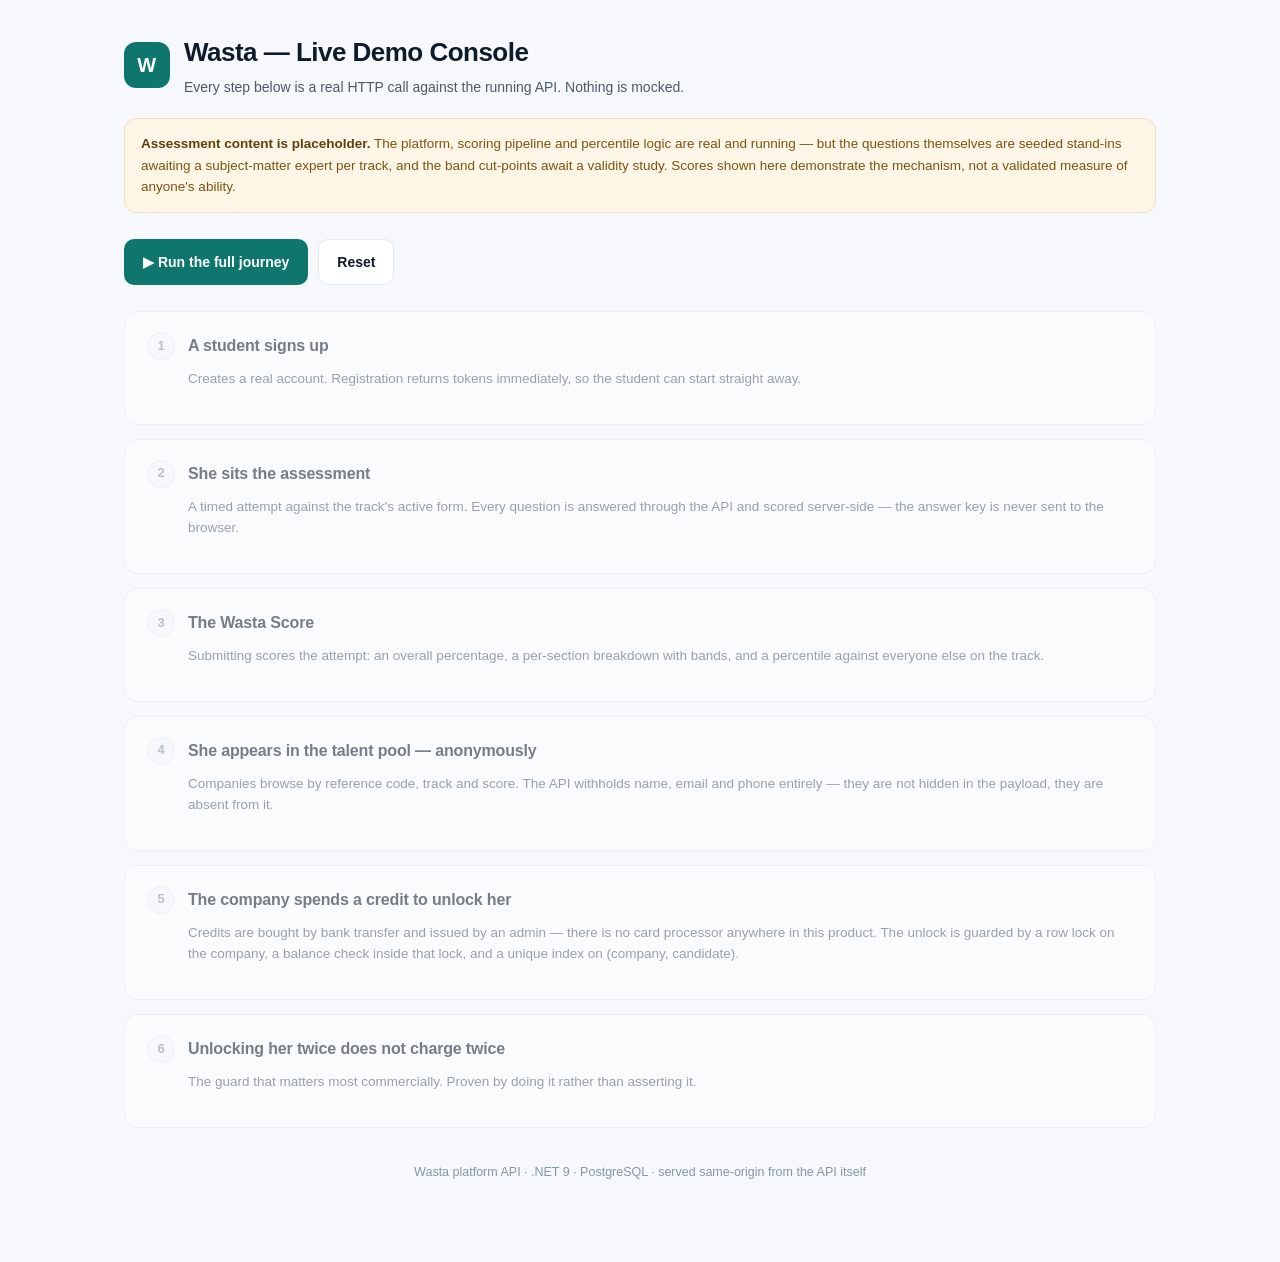
==== src/Wasta.WebApi/wwwroot/index.html @ 548e4f6d "Gate sign-in on a confirmed email, add ClamAV and SES, and a demo console Three service slots were f" ====
<!doctype html>
<html lang="en">
<head>
<meta charset="utf-8" />
<meta name="viewport" content="width=device-width, initial-scale=1" />
<title>Wasta — Live Demo Console</title>
<style>
  :root{
    --ink:#0d1b2a; --ink-soft:#4a5b6e; --ink-faint:#8496a8;
    --line:#e3e9f0; --bg:#f6f8fb; --card:#ffffff;
    --accent:#0f766e; --accent-soft:#e6f4f1; --accent-deep:#0b544e;
    --gold:#b7791f; --gold-soft:#fdf6e7;
    --danger:#b3261e; --danger-soft:#fdeceb;
    --radius:14px;
    --mono:ui-monospace,SFMono-Regular,"SF Mono",Menlo,Consolas,monospace;
  }
  *{box-sizing:border-box}
  body{
    margin:0; background:var(--bg); color:var(--ink);
    font:15px/1.6 -apple-system,BlinkMacSystemFont,"Segoe UI",Inter,Roboto,sans-serif;
    -webkit-font-smoothing:antialiased;
  }
  .wrap{max-width:1080px;margin:0 auto;padding:32px 24px 80px}

  header.top{display:flex;align-items:flex-start;justify-content:space-between;gap:24px;flex-wrap:wrap;margin-bottom:8px}
  .brand{display:flex;align-items:center;gap:14px}
  .mark{
    width:46px;height:46px;border-radius:12px;background:var(--accent);color:#fff;
    display:grid;place-items:center;font-weight:700;font-size:20px;letter-spacing:.5px;
  }
  h1{font-size:26px;margin:0;letter-spacing:-.02em}
  .sub{color:var(--ink-soft);font-size:14px;margin-top:2px}

  .banner{
    margin:20px 0 26px;padding:14px 16px;border-radius:12px;
    background:var(--gold-soft);border:1px solid #f0e0bd;color:#7a5410;font-size:13.5px;
  }
  .banner b{color:#5c3f0c}

  .controls{display:flex;gap:10px;flex-wrap:wrap;margin-bottom:26px}
  button{
    font:inherit;font-weight:600;font-size:14px;cursor:pointer;
    border-radius:10px;padding:11px 18px;border:1px solid transparent;transition:.15s;
  }
  .primary{background:var(--accent);color:#fff}
  .primary:hover:not(:disabled){background:var(--accent-deep)}
  .ghost{background:var(--card);color:var(--ink);border-color:var(--line)}
  .ghost:hover:not(:disabled){border-color:var(--ink-faint)}
  button:disabled{opacity:.45;cursor:not-allowed}

  .step{
    background:var(--card);border:1px solid var(--line);border-radius:var(--radius);
    padding:20px 22px;margin-bottom:14px;opacity:.55;transition:.25s;
  }
  .step.active{opacity:1;border-color:var(--accent);box-shadow:0 6px 22px rgba(15,118,110,.09)}
  .step.done{opacity:1}
  .step-head{display:flex;align-items:center;gap:13px}
  .num{
    width:28px;height:28px;border-radius:50%;background:var(--bg);border:1px solid var(--line);
    display:grid;place-items:center;font-size:13px;font-weight:700;color:var(--ink-faint);flex:none;
  }
  .step.active .num{background:var(--accent);color:#fff;border-color:var(--accent)}
  .step.done .num{background:var(--accent-soft);color:var(--accent-deep);border-color:#bfe0dc}
  .step h3{margin:0;font-size:16px;font-weight:650;letter-spacing:-.01em}
  .step p.why{margin:8px 0 0 41px;color:var(--ink-soft);font-size:13.5px}
  .out{margin:14px 0 0 41px}

  .kv{display:flex;flex-wrap:wrap;gap:8px;margin-top:10px}
  .chip{
    background:var(--bg);border:1px solid var(--line);border-radius:8px;
    padding:6px 11px;font-size:12.5px;color:var(--ink-soft);
  }
  .chip b{color:var(--ink);font-weight:650}

  details.raw{margin-top:12px}
  details.raw summary{
    cursor:pointer;font-size:12px;color:var(--ink-faint);
    font-family:var(--mono);user-select:none;
  }
  details.raw summary:hover{color:var(--accent)}
  pre{
    background:#0d1b2a;color:#c8d6e5;border-radius:10px;padding:14px;overflow-x:auto;
    font-family:var(--mono);font-size:11.5px;line-height:1.55;margin:10px 0 0;
  }
  .verb{color:#7ee0d3;font-weight:700}

  /* Score card */
  .score{
    display:grid;grid-template-columns:auto 1fr;gap:28px;align-items:center;
    background:linear-gradient(135deg,#0f766e,#0b544e);color:#fff;
    border-radius:14px;padding:24px 26px;margin-top:12px;
  }
  .big{font-size:52px;font-weight:750;line-height:1;letter-spacing:-.03em}
  .big span{font-size:22px;opacity:.75;font-weight:600}
  .pct-label{font-size:12.5px;text-transform:uppercase;letter-spacing:.09em;opacity:.8;margin-top:8px}
  .bars{display:grid;gap:9px;min-width:0}
  .bar-row{display:grid;grid-template-columns:132px 1fr 74px;gap:12px;align-items:center;font-size:12.5px}
  .bar{height:7px;border-radius:99px;background:rgba(255,255,255,.22);overflow:hidden}
  .bar i{display:block;height:100%;background:#fff;border-radius:99px}
  .band{font-size:11px;text-align:right;opacity:.9}

  /* Talent pool */
  .pool{display:grid;grid-template-columns:repeat(auto-fill,minmax(196px,1fr));gap:10px;margin-top:12px}
  .cand{border:1px solid var(--line);border-radius:11px;padding:13px 14px;background:var(--bg)}
  .cand .ref{font-family:var(--mono);font-size:14px;font-weight:700;color:var(--accent-deep)}
  .cand .meta{font-size:12px;color:var(--ink-soft);margin-top:5px}
  .cand.revealed{background:var(--accent-soft);border-color:#bfe0dc}
  .cand .name{font-size:14px;font-weight:650;margin-top:6px}

  .note{
    margin-top:12px;padding:11px 14px;border-radius:10px;font-size:13px;
    background:var(--accent-soft);border:1px solid #bfe0dc;color:var(--accent-deep);
  }
  .note.warn{background:var(--danger-soft);border-color:#f3c9c6;color:var(--danger)}
  .err{color:var(--danger);font-size:13px;margin-top:8px}
  footer{margin-top:34px;color:var(--ink-faint);font-size:12.5px;text-align:center}
  @media(max-width:640px){
    .score{grid-template-columns:1fr;gap:18px}
    .bar-row{grid-template-columns:96px 1fr 62px}
    .step p.why,.out{margin-left:0}
  }
</style>
</head>
<body>
<div class="wrap">

  <header class="top">
    <div class="brand">
      <div class="mark">W</div>
      <div>
        <h1>Wasta — Live Demo Console</h1>
        <div class="sub">Every step below is a real HTTP call against the running API. Nothing is mocked.</div>
      </div>
    </div>
  </header>

  <div class="banner">
    <b>Assessment content is placeholder.</b> The platform, scoring pipeline and percentile logic are
    real and running — but the questions themselves are seeded stand-ins awaiting a subject-matter
    expert per track, and the band cut-points await a validity study. Scores shown here demonstrate
    the mechanism, not a validated measure of anyone's ability.
  </div>

  <div class="controls">
    <button class="primary" id="run">▶ Run the full journey</button>
    <button class="ghost" id="reset">Reset</button>
  </div>

  <div id="steps"></div>

  <footer>Wasta platform API · .NET 9 · PostgreSQL · served same-origin from the API itself</footer>
</div>

<script>
const BASE = "";
const $ = (s, r=document) => r.querySelector(s);
const sleep = ms => new Promise(r => setTimeout(r, ms));
const esc = s => String(s).replace(/[&<>]/g, c => ({'&':'&amp;','<':'&lt;','>':'&gt;'}[c]));

const state = {};
const log = [];

async function api(method, path, body, token){
  const opts = { method, headers: {} };
  if (body !== undefined){ opts.headers["Content-Type"] = "application/json"; opts.body = JSON.stringify(body); }
  if (token) opts.headers["Authorization"] = "Bearer " + token;
  const res = await fetch(BASE + path, opts);
  const text = await res.text();
  let data = null;
  try { data = text ? JSON.parse(text) : null; } catch { data = text; }
  const entry = { method, path, status: res.status, body, data };
  log.push(entry);
  return entry;
}

const STEPS = [
  {
    title: "A student signs up",
    why: "Creates a real account. Registration returns tokens immediately, so the student can start straight away.",
    run: async (ui) => {
      const email = `demo.live.${Date.now()}@wasta.test`;
      const r = await api("POST", "/api/auth/register/seeker", {
        fullName: "Layla Hassan", email, password: "Passw0rd123", trackId: 2
      });
      if (r.status >= 400) throw new Error("Registration failed: " + JSON.stringify(r.data));
      state.seeker = r.data; state.seekerEmail = email;
      ui.chips([["Name","Layla Hassan"],["Role",r.data.role],["Seeker id",r.data.seekerId],["Track","Backend Engineering"]]);
      ui.raw(r);
    }
  },
  {
    title: "She sits the assessment",
    why: "A timed attempt against the track's active form. Every question is answered through the API and scored server-side — the answer key is never sent to the browser.",
    run: async (ui) => {
      const start = await api("POST", "/api/assessments/tracks/2/attempts", undefined, state.seeker.accessToken);
      if (start.status >= 400) throw new Error("Could not start attempt");
      state.attemptId = start.data.attemptId;

      const view = await api("GET", `/api/assessments/attempts/${state.attemptId}`, undefined, state.seeker.accessToken);
      const qs = view.data.questions;
      const sections = qs.length;

      // Answer all but one correctly, so the score is believable rather than perfect.
      let n = 0;
      for (const q of qs){
        const right = q.options.find(o => o.body.includes("Correct"));
        const wrong = q.options.find(o => !o.body.includes("Correct"));
        const pick = (n === qs.length - 1 ? wrong : right).optionId;
        await api("PUT", `/api/assessments/attempts/${state.attemptId}/answers/${q.questionId}`,
                  { selectedOptionId: pick }, state.seeker.accessToken);
        n++;
      }
      ui.chips([["Attempt", state.attemptId],["Questions", sections],
                ["Time limit", Math.round(start.data.durationSeconds/60)+" min"],["Answers saved", n]]);
      ui.note("The question text is seeded placeholder content, so it isn't shown here. The timing, sectioning and scoring around it are real.");
      ui.raw(start);
    }
  },
  {
    title: "The Wasta Score",
    why: "Submitting scores the attempt: an overall percentage, a per-section breakdown with bands, and a percentile against everyone else on the track.",
    run: async (ui) => {
      const sub = await api("POST", `/api/assessments/attempts/${state.attemptId}/submit`, undefined, state.seeker.accessToken);
      if (sub.status >= 400) throw new Error("Submit failed: " + JSON.stringify(sub.data));
      const d = sub.data;
      state.score = d;
      ui.score(d);
      if (d.percentile === null){
        ui.note("Percentile withheld: fewer than 50 scored attempts on this track. That is a deliberate safeguard — a percentile drawn from a handful of attempts would be misleading.", true);
      }
      ui.raw(sub);
    }
  },
  {
    title: "She appears in the talent pool \u2014 anonymously",
    why: "Companies browse by reference code, track and score. The API withholds name, email and phone entirely \u2014 they are not hidden in the payload, they are absent from it.",
    run: async (ui) => {
      const login = await api("POST", "/api/auth/login", { email: "hiring@niletech.demo", password: "Passw0rd123" });
      if (login.status >= 400) throw new Error("Company sign-in failed \u2014 run scripts/seed-demo.py first.");
      state.company = login.data;
      const token = login.data.accessToken;

      const pool = await api("GET", "/api/talent-pool?page=1&pageSize=8", undefined, token);
      ui.pool(pool.data.items);

      // The same student from step 1, seen from the buying side.
      const mine = await api("GET", `/api/talent-pool/${state.seeker.seekerId}`, undefined, token);
      state.mine = mine.data;

      ui.chips([
        ["Candidates listed", pool.data.totalCount ?? pool.data.items.length],
        ["Our student is", mine.data.candidateReference],
        ["Name in response", mine.data.fullName === null ? "null" : String(mine.data.fullName)],
        ["Email in response", mine.data.email === null ? "null" : String(mine.data.email)]
      ]);
      ui.note("That is the student from step 1, listed as " + mine.data.candidateReference +
              ". Her name and email come back null \u2014 the company cannot see who she is yet.");
      ui.raw(mine);
    }
  },
  {
    title: "The company spends a credit to unlock her",
    why: "Credits are bought by bank transfer and issued by an admin \u2014 there is no card processor anywhere in this product. The unlock is guarded by a row lock on the company, a balance check inside that lock, and a unique index on (company, candidate).",
    run: async (ui) => {
      const token = state.company.accessToken;
      const before = await api("GET", "/api/companies/me/credits", undefined, token);

      const unlock = await api("POST", `/api/talent-pool/${state.seeker.seekerId}/unlock`, undefined, token);
      if (unlock.status >= 400) throw new Error("Unlock failed: " + JSON.stringify(unlock.data));

      const after = await api("GET", "/api/companies/me/credits", undefined, token);
      const revealed = await api("GET", `/api/talent-pool/${state.seeker.seekerId}`, undefined, token);
      state.revealed = revealed.data;

      ui.revealed(state.mine, revealed.data);
      ui.chips([
        ["Balance before", before.data.balance],
        ["Balance after", after.data.balance],
        ["Cost", (before.data.balance - after.data.balance) + " credit"]
      ]);
      ui.raw(unlock);
    }
  },
  {
    title: "Unlocking her twice does not charge twice",
    why: "The guard that matters most commercially. Proven by doing it rather than asserting it.",
    run: async (ui) => {
      const token = state.company.accessToken;
      const before = await api("GET", "/api/companies/me/credits", undefined, token);
      const again = await api("POST", `/api/talent-pool/${state.seeker.seekerId}/unlock`, undefined, token);
      const after = await api("GET", "/api/companies/me/credits", undefined, token);
      const charged = before.data.balance - after.data.balance;

      ui.chips([
        ["Second unlock", "HTTP " + again.status],
        ["Balance before", before.data.balance],
        ["Balance after", after.data.balance],
        ["Charged again", charged + " credit"]
      ]);
      ui.note(charged === 0
        ? "Charged nothing the second time. The unlock is idempotent for a given company and candidate."
        : "Charged again \u2014 that would be a billing bug.", charged !== 0);
      ui.raw(again);
    }
  }
];

function makeUi(outEl){
  return {
    chips(pairs){
      const d = document.createElement("div");
      d.className = "kv";
      d.innerHTML = pairs.map(([k,v]) => `<span class="chip">${esc(k)} <b>${esc(v)}</b></span>`).join("");
      outEl.appendChild(d);
    },
    note(text, warn=false){
      const d = document.createElement("div");
      d.className = "note" + (warn ? " warn" : "");
      d.textContent = text;
      outEl.appendChild(d);
    },
    score(d){
      const rows = d.sections.map(s => `
        <div class="bar-row">
          <span>${esc(s.sectionName)}</span>
          <span class="bar"><i style="width:${Math.max(2, s.percent)}%"></i></span>
          <span class="band">${esc(s.bandName)} · ${s.percent}%</span>
        </div>`).join("");
      const el = document.createElement("div");
      el.className = "score";
      el.innerHTML = `
        <div>
          <div class="big">${d.overallPercent}<span>%</span></div>
          <div class="pct-label">${d.percentile === null ? "Percentile withheld" : d.percentile + "th percentile"}</div>
        </div>
        <div class="bars">${rows}</div>`;
      outEl.appendChild(el);
    },
    pool(items){
      const el = document.createElement("div");
      el.className = "pool";
      el.innerHTML = items.map(c => `
        <div class="cand">
          <div class="ref">${esc(c.candidateReference)}</div>
          <div class="meta">${esc(c.trackName)}</div>
          <div class="meta">Score ${c.overallPercent}%${c.percentile !== null ? " · " + c.percentile + "th pct" : ""}</div>
        </div>`).join("");
      outEl.appendChild(el);
    },
    revealed(target, data){
      const el = document.createElement("div");
      el.className = "pool";
      el.innerHTML = `
        <div class="cand revealed">
          <div class="ref">${esc(target.candidateReference)}</div>
          <div class="name">${esc(data.fullName ?? data.name ?? "identity revealed")}</div>
          <div class="meta">${esc(data.email ?? "")}</div>
          <div class="meta">${esc(target.trackName)} · ${target.overallPercent}%</div>
        </div>`;
      outEl.appendChild(el);
    },
    raw(entry){
      const d = document.createElement("details");
      d.className = "raw";
      d.innerHTML = `<summary>the actual request &amp; response</summary>
        <pre><span class="verb">${entry.method}</span> ${esc(entry.path)} → ${entry.status}
${esc(JSON.stringify(entry.data, null, 2) ?? "").slice(0, 1400)}</pre>`;
      outEl.appendChild(d);
    },
    error(msg){
      const d = document.createElement("div");
      d.className = "err";
      d.textContent = "⚠ " + msg;
      outEl.appendChild(d);
    }
  };
}

function render(){
  const host = $("#steps");
  host.innerHTML = "";
  STEPS.forEach((s, i) => {
    const el = document.createElement("section");
    el.className = "step";
    el.id = "step" + i;
    el.innerHTML = `
      <div class="step-head"><div class="num">${i+1}</div><h3>${esc(s.title)}</h3></div>
      <p class="why">${esc(s.why)}</p>
      <div class="out" id="out${i}"></div>`;
    host.appendChild(el);
  });
}

async function runAll(){
  const btn = $("#run");
  btn.disabled = true;
  render();
  for (let i = 0; i < STEPS.length; i++){
    const el = $("#step" + i);
    el.classList.add("active");
    el.scrollIntoView({ behavior: "smooth", block: "center" });
    const ui = makeUi($("#out" + i));
    try {
      await STEPS[i].run(ui);
      el.classList.remove("active"); el.classList.add("done");
    } catch (e){
      ui.error(e.message);
      el.classList.remove("active"); el.classList.add("done");
      break;
    }
    await sleep(650);
  }
  btn.disabled = false;
}

$("#run").addEventListener("click", runAll);
$("#reset").addEventListener("click", () => { for (const k in state) delete state[k]; log.length = 0; render(); });
render();
</script>
</body>
</html>
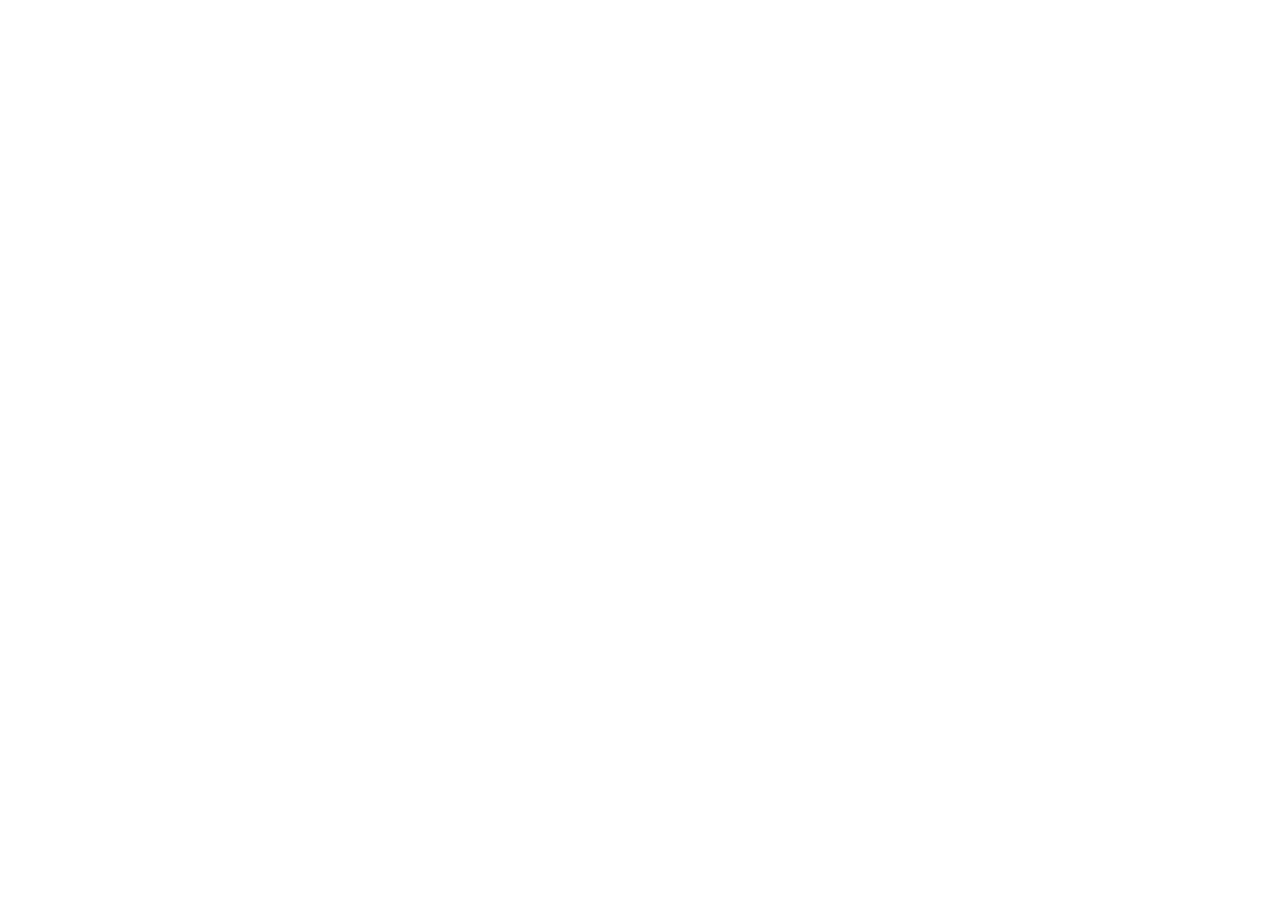
==== commit 9ff0432d: "Add the web application: sign-up, assessment, talent pool, hiring The API had no interface. This add" ====
--- a/src/Wasta.WebApi/wwwroot/index.html
+++ b/src/Wasta.WebApi/wwwroot/index.html
@@ -3,419 +3,20 @@
 <head>
 <meta charset="utf-8" />
 <meta name="viewport" content="width=device-width, initial-scale=1" />
-<title>Wasta — Live Demo Console</title>
-<style>
-  :root{
-    --ink:#0d1b2a; --ink-soft:#4a5b6e; --ink-faint:#8496a8;
-    --line:#e3e9f0; --bg:#f6f8fb; --card:#ffffff;
-    --accent:#0f766e; --accent-soft:#e6f4f1; --accent-deep:#0b544e;
-    --gold:#b7791f; --gold-soft:#fdf6e7;
-    --danger:#b3261e; --danger-soft:#fdeceb;
-    --radius:14px;
-    --mono:ui-monospace,SFMono-Regular,"SF Mono",Menlo,Consolas,monospace;
-  }
-  *{box-sizing:border-box}
-  body{
-    margin:0; background:var(--bg); color:var(--ink);
-    font:15px/1.6 -apple-system,BlinkMacSystemFont,"Segoe UI",Inter,Roboto,sans-serif;
-    -webkit-font-smoothing:antialiased;
-  }
-  .wrap{max-width:1080px;margin:0 auto;padding:32px 24px 80px}
-
-  header.top{display:flex;align-items:flex-start;justify-content:space-between;gap:24px;flex-wrap:wrap;margin-bottom:8px}
-  .brand{display:flex;align-items:center;gap:14px}
-  .mark{
-    width:46px;height:46px;border-radius:12px;background:var(--accent);color:#fff;
-    display:grid;place-items:center;font-weight:700;font-size:20px;letter-spacing:.5px;
-  }
-  h1{font-size:26px;margin:0;letter-spacing:-.02em}
-  .sub{color:var(--ink-soft);font-size:14px;margin-top:2px}
-
-  .banner{
-    margin:20px 0 26px;padding:14px 16px;border-radius:12px;
-    background:var(--gold-soft);border:1px solid #f0e0bd;color:#7a5410;font-size:13.5px;
-  }
-  .banner b{color:#5c3f0c}
-
-  .controls{display:flex;gap:10px;flex-wrap:wrap;margin-bottom:26px}
-  button{
-    font:inherit;font-weight:600;font-size:14px;cursor:pointer;
-    border-radius:10px;padding:11px 18px;border:1px solid transparent;transition:.15s;
-  }
-  .primary{background:var(--accent);color:#fff}
-  .primary:hover:not(:disabled){background:var(--accent-deep)}
-  .ghost{background:var(--card);color:var(--ink);border-color:var(--line)}
-  .ghost:hover:not(:disabled){border-color:var(--ink-faint)}
-  button:disabled{opacity:.45;cursor:not-allowed}
-
-  .step{
-    background:var(--card);border:1px solid var(--line);border-radius:var(--radius);
-    padding:20px 22px;margin-bottom:14px;opacity:.55;transition:.25s;
-  }
-  .step.active{opacity:1;border-color:var(--accent);box-shadow:0 6px 22px rgba(15,118,110,.09)}
-  .step.done{opacity:1}
-  .step-head{display:flex;align-items:center;gap:13px}
-  .num{
-    width:28px;height:28px;border-radius:50%;background:var(--bg);border:1px solid var(--line);
-    display:grid;place-items:center;font-size:13px;font-weight:700;color:var(--ink-faint);flex:none;
-  }
-  .step.active .num{background:var(--accent);color:#fff;border-color:var(--accent)}
-  .step.done .num{background:var(--accent-soft);color:var(--accent-deep);border-color:#bfe0dc}
-  .step h3{margin:0;font-size:16px;font-weight:650;letter-spacing:-.01em}
-  .step p.why{margin:8px 0 0 41px;color:var(--ink-soft);font-size:13.5px}
-  .out{margin:14px 0 0 41px}
-
-  .kv{display:flex;flex-wrap:wrap;gap:8px;margin-top:10px}
-  .chip{
-    background:var(--bg);border:1px solid var(--line);border-radius:8px;
-    padding:6px 11px;font-size:12.5px;color:var(--ink-soft);
-  }
-  .chip b{color:var(--ink);font-weight:650}
-
-  details.raw{margin-top:12px}
-  details.raw summary{
-    cursor:pointer;font-size:12px;color:var(--ink-faint);
-    font-family:var(--mono);user-select:none;
-  }
-  details.raw summary:hover{color:var(--accent)}
-  pre{
-    background:#0d1b2a;color:#c8d6e5;border-radius:10px;padding:14px;overflow-x:auto;
-    font-family:var(--mono);font-size:11.5px;line-height:1.55;margin:10px 0 0;
-  }
-  .verb{color:#7ee0d3;font-weight:700}
-
-  /* Score card */
-  .score{
-    display:grid;grid-template-columns:auto 1fr;gap:28px;align-items:center;
-    background:linear-gradient(135deg,#0f766e,#0b544e);color:#fff;
-    border-radius:14px;padding:24px 26px;margin-top:12px;
-  }
-  .big{font-size:52px;font-weight:750;line-height:1;letter-spacing:-.03em}
-  .big span{font-size:22px;opacity:.75;font-weight:600}
-  .pct-label{font-size:12.5px;text-transform:uppercase;letter-spacing:.09em;opacity:.8;margin-top:8px}
-  .bars{display:grid;gap:9px;min-width:0}
-  .bar-row{display:grid;grid-template-columns:132px 1fr 74px;gap:12px;align-items:center;font-size:12.5px}
-  .bar{height:7px;border-radius:99px;background:rgba(255,255,255,.22);overflow:hidden}
-  .bar i{display:block;height:100%;background:#fff;border-radius:99px}
-  .band{font-size:11px;text-align:right;opacity:.9}
-
-  /* Talent pool */
-  .pool{display:grid;grid-template-columns:repeat(auto-fill,minmax(196px,1fr));gap:10px;margin-top:12px}
-  .cand{border:1px solid var(--line);border-radius:11px;padding:13px 14px;background:var(--bg)}
-  .cand .ref{font-family:var(--mono);font-size:14px;font-weight:700;color:var(--accent-deep)}
-  .cand .meta{font-size:12px;color:var(--ink-soft);margin-top:5px}
-  .cand.revealed{background:var(--accent-soft);border-color:#bfe0dc}
-  .cand .name{font-size:14px;font-weight:650;margin-top:6px}
-
-  .note{
-    margin-top:12px;padding:11px 14px;border-radius:10px;font-size:13px;
-    background:var(--accent-soft);border:1px solid #bfe0dc;color:var(--accent-deep);
-  }
-  .note.warn{background:var(--danger-soft);border-color:#f3c9c6;color:var(--danger)}
-  .err{color:var(--danger);font-size:13px;margin-top:8px}
-  footer{margin-top:34px;color:var(--ink-faint);font-size:12.5px;text-align:center}
-  @media(max-width:640px){
-    .score{grid-template-columns:1fr;gap:18px}
-    .bar-row{grid-template-columns:96px 1fr 62px}
-    .step p.why,.out{margin-left:0}
-  }
-</style>
+<title>Wasta</title>
+<script>
+  // Cache-bust the stylesheet and script.
+  //
+  // This app is only served in Development or behind an explicit Demo:Enabled,
+  // and a browser holding a stale app.js means you debug code that is no longer
+  // running - which cost real time once already. Correctness beats caching here.
+  const v = Date.now();
+  document.write(
+    '<link rel="stylesheet" href="/app.css?v=' + v + '" />' +
+    '<scr' + 'ipt src="/app.js?v=' + v + '" defer><\/scr' + 'ipt>');
+</script>
 </head>
 <body>
-<div class="wrap">
-
-  <header class="top">
-    <div class="brand">
-      <div class="mark">W</div>
-      <div>
-        <h1>Wasta — Live Demo Console</h1>
-        <div class="sub">Every step below is a real HTTP call against the running API. Nothing is mocked.</div>
-      </div>
-    </div>
-  </header>
-
-  <div class="banner">
-    <b>Assessment content is placeholder.</b> The platform, scoring pipeline and percentile logic are
-    real and running — but the questions themselves are seeded stand-ins awaiting a subject-matter
-    expert per track, and the band cut-points await a validity study. Scores shown here demonstrate
-    the mechanism, not a validated measure of anyone's ability.
-  </div>
-
-  <div class="controls">
-    <button class="primary" id="run">▶ Run the full journey</button>
-    <button class="ghost" id="reset">Reset</button>
-  </div>
-
-  <div id="steps"></div>
-
-  <footer>Wasta platform API · .NET 9 · PostgreSQL · served same-origin from the API itself</footer>
-</div>
-
-<script>
-const BASE = "";
-const $ = (s, r=document) => r.querySelector(s);
-const sleep = ms => new Promise(r => setTimeout(r, ms));
-const esc = s => String(s).replace(/[&<>]/g, c => ({'&':'&amp;','<':'&lt;','>':'&gt;'}[c]));
-
-const state = {};
-const log = [];
-
-async function api(method, path, body, token){
-  const opts = { method, headers: {} };
-  if (body !== undefined){ opts.headers["Content-Type"] = "application/json"; opts.body = JSON.stringify(body); }
-  if (token) opts.headers["Authorization"] = "Bearer " + token;
-  const res = await fetch(BASE + path, opts);
-  const text = await res.text();
-  let data = null;
-  try { data = text ? JSON.parse(text) : null; } catch { data = text; }
-  const entry = { method, path, status: res.status, body, data };
-  log.push(entry);
-  return entry;
-}
-
-const STEPS = [
-  {
-    title: "A student signs up",
-    why: "Creates a real account. Registration returns tokens immediately, so the student can start straight away.",
-    run: async (ui) => {
-      const email = `demo.live.${Date.now()}@wasta.test`;
-      const r = await api("POST", "/api/auth/register/seeker", {
-        fullName: "Layla Hassan", email, password: "Passw0rd123", trackId: 2
-      });
-      if (r.status >= 400) throw new Error("Registration failed: " + JSON.stringify(r.data));
-      state.seeker = r.data; state.seekerEmail = email;
-      ui.chips([["Name","Layla Hassan"],["Role",r.data.role],["Seeker id",r.data.seekerId],["Track","Backend Engineering"]]);
-      ui.raw(r);
-    }
-  },
-  {
-    title: "She sits the assessment",
-    why: "A timed attempt against the track's active form. Every question is answered through the API and scored server-side — the answer key is never sent to the browser.",
-    run: async (ui) => {
-      const start = await api("POST", "/api/assessments/tracks/2/attempts", undefined, state.seeker.accessToken);
-      if (start.status >= 400) throw new Error("Could not start attempt");
-      state.attemptId = start.data.attemptId;
-
-      const view = await api("GET", `/api/assessments/attempts/${state.attemptId}`, undefined, state.seeker.accessToken);
-      const qs = view.data.questions;
-      const sections = qs.length;
-
-      // Answer all but one correctly, so the score is believable rather than perfect.
-      let n = 0;
-      for (const q of qs){
-        const right = q.options.find(o => o.body.includes("Correct"));
-        const wrong = q.options.find(o => !o.body.includes("Correct"));
-        const pick = (n === qs.length - 1 ? wrong : right).optionId;
-        await api("PUT", `/api/assessments/attempts/${state.attemptId}/answers/${q.questionId}`,
-                  { selectedOptionId: pick }, state.seeker.accessToken);
-        n++;
-      }
-      ui.chips([["Attempt", state.attemptId],["Questions", sections],
-                ["Time limit", Math.round(start.data.durationSeconds/60)+" min"],["Answers saved", n]]);
-      ui.note("The question text is seeded placeholder content, so it isn't shown here. The timing, sectioning and scoring around it are real.");
-      ui.raw(start);
-    }
-  },
-  {
-    title: "The Wasta Score",
-    why: "Submitting scores the attempt: an overall percentage, a per-section breakdown with bands, and a percentile against everyone else on the track.",
-    run: async (ui) => {
-      const sub = await api("POST", `/api/assessments/attempts/${state.attemptId}/submit`, undefined, state.seeker.accessToken);
-      if (sub.status >= 400) throw new Error("Submit failed: " + JSON.stringify(sub.data));
-      const d = sub.data;
-      state.score = d;
-      ui.score(d);
-      if (d.percentile === null){
-        ui.note("Percentile withheld: fewer than 50 scored attempts on this track. That is a deliberate safeguard — a percentile drawn from a handful of attempts would be misleading.", true);
-      }
-      ui.raw(sub);
-    }
-  },
-  {
-    title: "She appears in the talent pool \u2014 anonymously",
-    why: "Companies browse by reference code, track and score. The API withholds name, email and phone entirely \u2014 they are not hidden in the payload, they are absent from it.",
-    run: async (ui) => {
-      const login = await api("POST", "/api/auth/login", { email: "hiring@niletech.demo", password: "Passw0rd123" });
-      if (login.status >= 400) throw new Error("Company sign-in failed \u2014 run scripts/seed-demo.py first.");
-      state.company = login.data;
-      const token = login.data.accessToken;
-
-      const pool = await api("GET", "/api/talent-pool?page=1&pageSize=8", undefined, token);
-      ui.pool(pool.data.items);
-
-      // The same student from step 1, seen from the buying side.
-      const mine = await api("GET", `/api/talent-pool/${state.seeker.seekerId}`, undefined, token);
-      state.mine = mine.data;
-
-      ui.chips([
-        ["Candidates listed", pool.data.totalCount ?? pool.data.items.length],
-        ["Our student is", mine.data.candidateReference],
-        ["Name in response", mine.data.fullName === null ? "null" : String(mine.data.fullName)],
-        ["Email in response", mine.data.email === null ? "null" : String(mine.data.email)]
-      ]);
-      ui.note("That is the student from step 1, listed as " + mine.data.candidateReference +
-              ". Her name and email come back null \u2014 the company cannot see who she is yet.");
-      ui.raw(mine);
-    }
-  },
-  {
-    title: "The company spends a credit to unlock her",
-    why: "Credits are bought by bank transfer and issued by an admin \u2014 there is no card processor anywhere in this product. The unlock is guarded by a row lock on the company, a balance check inside that lock, and a unique index on (company, candidate).",
-    run: async (ui) => {
-      const token = state.company.accessToken;
-      const before = await api("GET", "/api/companies/me/credits", undefined, token);
-
-      const unlock = await api("POST", `/api/talent-pool/${state.seeker.seekerId}/unlock`, undefined, token);
-      if (unlock.status >= 400) throw new Error("Unlock failed: " + JSON.stringify(unlock.data));
-
-      const after = await api("GET", "/api/companies/me/credits", undefined, token);
-      const revealed = await api("GET", `/api/talent-pool/${state.seeker.seekerId}`, undefined, token);
-      state.revealed = revealed.data;
-
-      ui.revealed(state.mine, revealed.data);
-      ui.chips([
-        ["Balance before", before.data.balance],
-        ["Balance after", after.data.balance],
-        ["Cost", (before.data.balance - after.data.balance) + " credit"]
-      ]);
-      ui.raw(unlock);
-    }
-  },
-  {
-    title: "Unlocking her twice does not charge twice",
-    why: "The guard that matters most commercially. Proven by doing it rather than asserting it.",
-    run: async (ui) => {
-      const token = state.company.accessToken;
-      const before = await api("GET", "/api/companies/me/credits", undefined, token);
-      const again = await api("POST", `/api/talent-pool/${state.seeker.seekerId}/unlock`, undefined, token);
-      const after = await api("GET", "/api/companies/me/credits", undefined, token);
-      const charged = before.data.balance - after.data.balance;
-
-      ui.chips([
-        ["Second unlock", "HTTP " + again.status],
-        ["Balance before", before.data.balance],
-        ["Balance after", after.data.balance],
-        ["Charged again", charged + " credit"]
-      ]);
-      ui.note(charged === 0
-        ? "Charged nothing the second time. The unlock is idempotent for a given company and candidate."
-        : "Charged again \u2014 that would be a billing bug.", charged !== 0);
-      ui.raw(again);
-    }
-  }
-];
-
-function makeUi(outEl){
-  return {
-    chips(pairs){
-      const d = document.createElement("div");
-      d.className = "kv";
-      d.innerHTML = pairs.map(([k,v]) => `<span class="chip">${esc(k)} <b>${esc(v)}</b></span>`).join("");
-      outEl.appendChild(d);
-    },
-    note(text, warn=false){
-      const d = document.createElement("div");
-      d.className = "note" + (warn ? " warn" : "");
-      d.textContent = text;
-      outEl.appendChild(d);
-    },
-    score(d){
-      const rows = d.sections.map(s => `
-        <div class="bar-row">
-          <span>${esc(s.sectionName)}</span>
-          <span class="bar"><i style="width:${Math.max(2, s.percent)}%"></i></span>
-          <span class="band">${esc(s.bandName)} · ${s.percent}%</span>
-        </div>`).join("");
-      const el = document.createElement("div");
-      el.className = "score";
-      el.innerHTML = `
-        <div>
-          <div class="big">${d.overallPercent}<span>%</span></div>
-          <div class="pct-label">${d.percentile === null ? "Percentile withheld" : d.percentile + "th percentile"}</div>
-        </div>
-        <div class="bars">${rows}</div>`;
-      outEl.appendChild(el);
-    },
-    pool(items){
-      const el = document.createElement("div");
-      el.className = "pool";
-      el.innerHTML = items.map(c => `
-        <div class="cand">
-          <div class="ref">${esc(c.candidateReference)}</div>
-          <div class="meta">${esc(c.trackName)}</div>
-          <div class="meta">Score ${c.overallPercent}%${c.percentile !== null ? " · " + c.percentile + "th pct" : ""}</div>
-        </div>`).join("");
-      outEl.appendChild(el);
-    },
-    revealed(target, data){
-      const el = document.createElement("div");
-      el.className = "pool";
-      el.innerHTML = `
-        <div class="cand revealed">
-          <div class="ref">${esc(target.candidateReference)}</div>
-          <div class="name">${esc(data.fullName ?? data.name ?? "identity revealed")}</div>
-          <div class="meta">${esc(data.email ?? "")}</div>
-          <div class="meta">${esc(target.trackName)} · ${target.overallPercent}%</div>
-        </div>`;
-      outEl.appendChild(el);
-    },
-    raw(entry){
-      const d = document.createElement("details");
-      d.className = "raw";
-      d.innerHTML = `<summary>the actual request &amp; response</summary>
-        <pre><span class="verb">${entry.method}</span> ${esc(entry.path)} → ${entry.status}
-${esc(JSON.stringify(entry.data, null, 2) ?? "").slice(0, 1400)}</pre>`;
-      outEl.appendChild(d);
-    },
-    error(msg){
-      const d = document.createElement("div");
-      d.className = "err";
-      d.textContent = "⚠ " + msg;
-      outEl.appendChild(d);
-    }
-  };
-}
-
-function render(){
-  const host = $("#steps");
-  host.innerHTML = "";
-  STEPS.forEach((s, i) => {
-    const el = document.createElement("section");
-    el.className = "step";
-    el.id = "step" + i;
-    el.innerHTML = `
-      <div class="step-head"><div class="num">${i+1}</div><h3>${esc(s.title)}</h3></div>
-      <p class="why">${esc(s.why)}</p>
-      <div class="out" id="out${i}"></div>`;
-    host.appendChild(el);
-  });
-}
-
-async function runAll(){
-  const btn = $("#run");
-  btn.disabled = true;
-  render();
-  for (let i = 0; i < STEPS.length; i++){
-    const el = $("#step" + i);
-    el.classList.add("active");
-    el.scrollIntoView({ behavior: "smooth", block: "center" });
-    const ui = makeUi($("#out" + i));
-    try {
-      await STEPS[i].run(ui);
-      el.classList.remove("active"); el.classList.add("done");
-    } catch (e){
-      ui.error(e.message);
-      el.classList.remove("active"); el.classList.add("done");
-      break;
-    }
-    await sleep(650);
-  }
-  btn.disabled = false;
-}
-
-$("#run").addEventListener("click", runAll);
-$("#reset").addEventListener("click", () => { for (const k in state) delete state[k]; log.length = 0; render(); });
-render();
-</script>
+  <div id="shell"></div>
 </body>
 </html>
